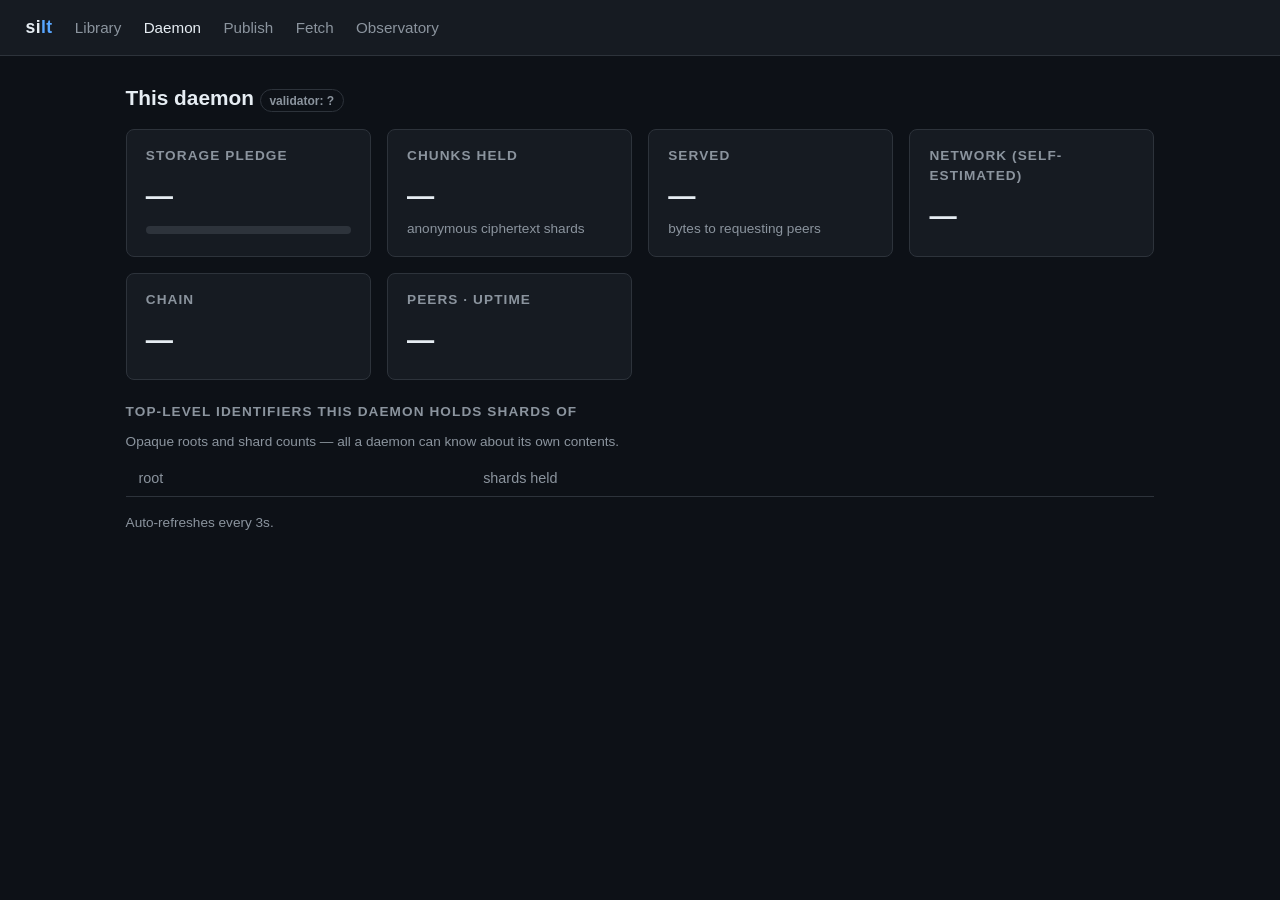
==== cmd/silt/ui/index.html @ 2620f784 "Rename BitBit → Silt (module github.com/nerolabs/silt) Working name is now Silt: BitBit collided wit" ====
<!doctype html>
<html lang="en">
<head>
<meta charset="utf-8">
<title>Silt — daemon</title>
<link rel="stylesheet" href="style.css">
</head>
<body>
<nav>
  <div class="logo">si<span>lt</span></div>
  <a href="library.html">Library</a>
  <a href="/" class="active">Daemon</a>
  <a href="publish.html">Publish</a>
  <a href="fetch.html">Fetch</a>
  <a href="observatory.html">Observatory</a>
  <span id="ident" class="mono dim" style="margin-left:auto"></span>
</nav>
<main>
  <h1>This daemon <span id="validator" class="pill">validator: ?</span></h1>
  <div class="grid">
    <div class="card"><h2>Storage pledge</h2>
      <div class="big" id="cap">—</div><div class="sub" id="capsub"></div>
      <div class="bar"><i id="capbar" style="width:0%"></i></div></div>
    <div class="card"><h2>Chunks held</h2>
      <div class="big" id="chunks">—</div><div class="sub">anonymous ciphertext shards</div></div>
    <div class="card"><h2>Served</h2>
      <div class="big" id="served">—</div><div class="sub" id="servedsub">bytes to requesting peers</div></div>
    <div class="card"><h2>Network (self-estimated)</h2>
      <div class="big" id="netsize">—</div><div class="sub" id="netsub"></div></div>
    <div class="card"><h2>Chain</h2>
      <div class="big" id="chain">—</div><div class="sub" id="chainsub"></div></div>
    <div class="card"><h2>Peers · uptime</h2>
      <div class="big" id="peers">—</div><div class="sub" id="uptime"></div></div>
  </div>

  <h2>Top-level identifiers this daemon holds shards of</h2>
  <p class="dim" style="margin-bottom:0.6rem;font-size:0.85rem">
    Opaque roots and shard counts — all a daemon can know about its own contents.</p>
  <table id="roots"><thead><tr><th>root</th><th>shards held</th></tr></thead><tbody></tbody></table>
  <p class="note">Auto-refreshes every 3s.</p>
</main>
<script>
const fmtB = b => b >= 1<<30 ? (b/(1<<30)).toFixed(2)+" GB" : b >= 1<<20 ? (b/(1<<20)).toFixed(1)+" MB"
              : b >= 1024 ? (b/1024).toFixed(1)+" KB" : b+" B";
async function refresh() {
  try {
    const s = await (await fetch("/api/status")).json();
    document.getElementById("ident").textContent = s.id.slice(0,16)+"…";
    const v = document.getElementById("validator");
    v.textContent = s.validator ? "validator" : "storage node";
    v.className = "pill" + (s.validator ? " on" : "");
    if (s.capTotal > 0) {
      document.getElementById("cap").textContent = fmtB(s.capUsed);
      document.getElementById("capsub").textContent = "of " + fmtB(s.capTotal) + " pledged";
      document.getElementById("capbar").style.width = (100*s.capUsed/s.capTotal).toFixed(1)+"%";
    } else {
      document.getElementById("cap").textContent = "∞";
      document.getElementById("capsub").textContent = "no pledge bound (-capacity to set)";
    }
    document.getElementById("chunks").textContent = s.chunks;
    document.getElementById("served").textContent = fmtB(s.stats.BytesServed||0);
    document.getElementById("servedsub").textContent =
      (s.stats.ChunksServed||0)+" chunks · "+(s.stats.ChunksReceived||0)+" received";
    const n = s.network;
    document.getElementById("netsize").textContent = "~"+Math.round(n.EstimatedNodes)+" nodes";
    document.getElementById("netsub").textContent =
      fmtB(n.EstimatedUsed)+" / "+fmtB(n.EstimatedTotal)+" est. network storage";
    document.getElementById("chain").textContent = s.chain ? "height "+s.chain.height : "—";
    document.getElementById("chainsub").textContent =
      s.chain ? s.chain.entries+" registered identifiers" : "not a validator";
    document.getElementById("peers").textContent = s.peers;
    document.getElementById("uptime").textContent = "up "+Math.floor(s.uptimeSec/60)+"m "+(s.uptimeSec%60)+"s";

    const roots = await (await fetch("/api/roots")).json();
    document.querySelector("#roots tbody").innerHTML = (roots||[]).map(r =>
      `<tr><td class="mono">${r.root}</td><td>${r.shards}</td></tr>`).join("")
      || `<tr><td colspan=2 class="dim">nothing hosted yet</td></tr>`;
  } catch (e) { /* daemon restarting; keep trying */ }
}
refresh(); setInterval(refresh, 3000);
</script>
</body>
</html>
---- cmd/silt/ui/style.css ----
:root {
  --bg: #0d1117; --panel: #161b22; --border: #2d333b;
  --text: #e6edf3; --dim: #8b949e; --accent: #58a6ff;
  --ok: #3fb950; --warn: #d29922; --bad: #f85149; --mono: "SF Mono", ui-monospace, Menlo, monospace;
}
* { box-sizing: border-box; margin: 0; }
body {
  background: var(--bg); color: var(--text);
  font: 15px/1.5 -apple-system, "Segoe UI", sans-serif;
  min-height: 100vh;
}
nav {
  display: flex; gap: 1.4rem; align-items: baseline;
  padding: 0.9rem 1.6rem; border-bottom: 1px solid var(--border);
  background: var(--panel); position: sticky; top: 0;
}
nav .logo { font-weight: 700; font-size: 1.1rem; letter-spacing: 0.02em; }
nav .logo span { color: var(--accent); }
nav a { color: var(--dim); text-decoration: none; font-size: 0.95rem; }
nav a:hover, nav a.active { color: var(--text); }
main { max-width: 1080px; margin: 0 auto; padding: 1.6rem; }
h1 { font-size: 1.3rem; margin-bottom: 1rem; }
h2 { font-size: 0.85rem; text-transform: uppercase; letter-spacing: 0.08em; color: var(--dim); margin-bottom: 0.6rem; }
.grid { display: grid; grid-template-columns: repeat(auto-fit, minmax(230px, 1fr)); gap: 1rem; margin-bottom: 1.4rem; }
.card {
  background: var(--panel); border: 1px solid var(--border);
  border-radius: 8px; padding: 1rem 1.2rem;
}
.card .big { font-size: 1.7rem; font-weight: 600; font-variant-numeric: tabular-nums; }
.card .sub { color: var(--dim); font-size: 0.85rem; margin-top: 0.15rem; }
.bar { height: 8px; background: var(--border); border-radius: 4px; overflow: hidden; margin-top: 0.6rem; }
.bar i { display: block; height: 100%; background: var(--accent); border-radius: 4px; }
table { width: 100%; border-collapse: collapse; font-size: 0.9rem; }
th { text-align: left; color: var(--dim); font-weight: 500; padding: 0.4rem 0.8rem; border-bottom: 1px solid var(--border); }
td { padding: 0.45rem 0.8rem; border-bottom: 1px solid var(--border); }
.mono { font-family: var(--mono); font-size: 0.82rem; }
.dim { color: var(--dim); }
.ok { color: var(--ok); } .warn { color: var(--warn); } .bad { color: var(--bad); }
button, .btn {
  background: var(--accent); color: #0b1220; border: 0; border-radius: 6px;
  padding: 0.55rem 1.1rem; font-size: 0.95rem; font-weight: 600; cursor: pointer;
}
button:disabled { opacity: 0.5; cursor: wait; }
input[type=text], select {
  background: var(--bg); color: var(--text); border: 1px solid var(--border);
  border-radius: 6px; padding: 0.55rem 0.8rem; font-family: var(--mono); font-size: 0.85rem; width: 100%;
}
.row { display: flex; gap: 0.8rem; align-items: center; margin: 0.8rem 0; }
.drop {
  border: 2px dashed var(--border); border-radius: 10px; padding: 2.6rem;
  text-align: center; color: var(--dim); cursor: pointer; transition: border-color 0.15s;
}
.drop.over, .drop:hover { border-color: var(--accent); color: var(--text); }
.linkbox {
  background: var(--bg); border: 1px solid var(--border); border-radius: 6px;
  padding: 0.7rem 0.9rem; font-family: var(--mono); font-size: 0.78rem;
  word-break: break-all; margin: 0.5rem 0; cursor: copy;
}
.linkbox:hover { border-color: var(--accent); }
.note { color: var(--dim); font-size: 0.85rem; margin-top: 1rem; }
.pill { display: inline-block; padding: 0.1rem 0.55rem; border-radius: 999px; font-size: 0.75rem; border: 1px solid var(--border); color: var(--dim); }
.pill.on { color: var(--ok); border-color: var(--ok); }
#msg { margin-top: 0.8rem; }
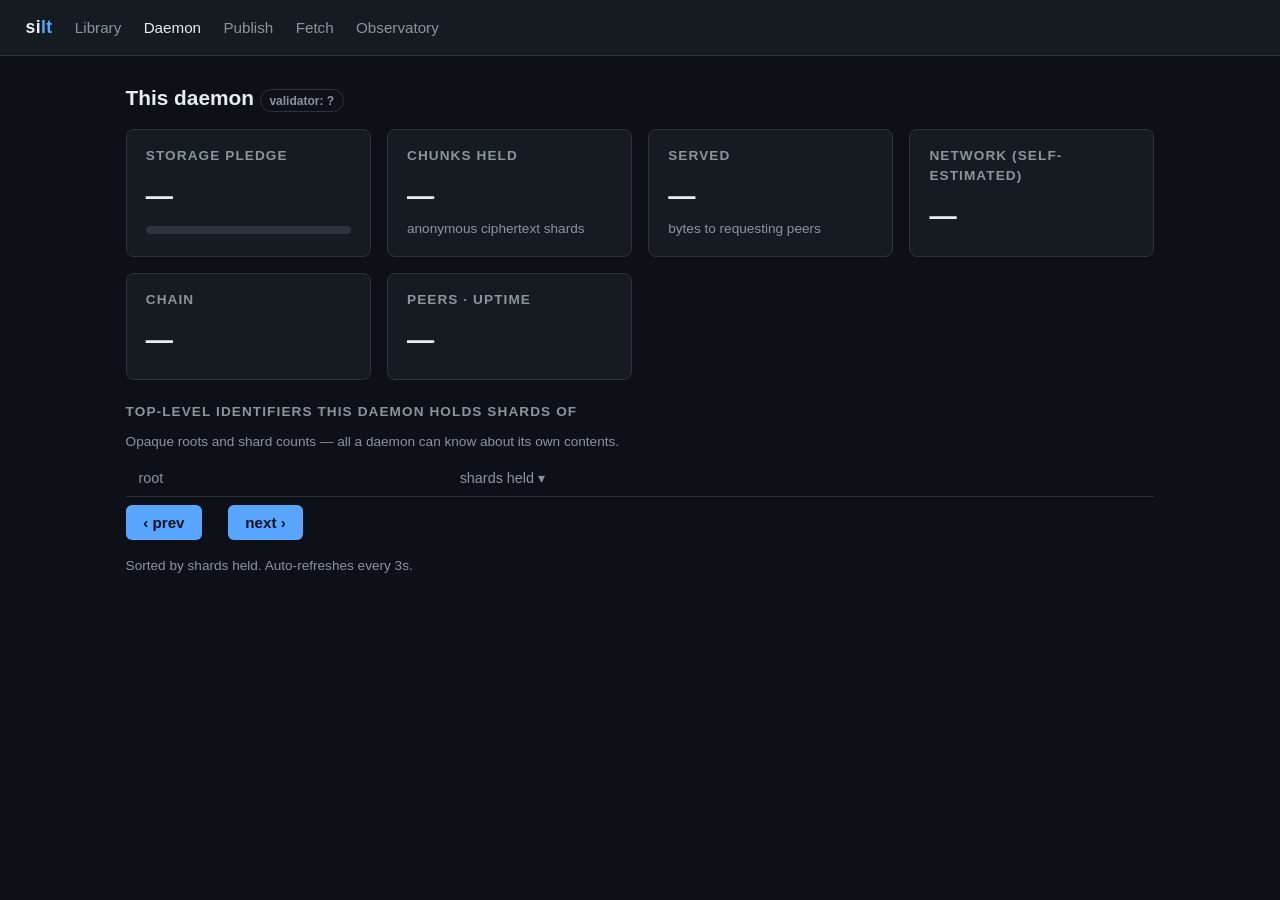
==== commit 619c6888: "feat(ui): paginate the daemon roots list, sorted by shards held (#45) The "identifiers this daemon h" ====
--- a/cmd/silt/ui/index.html
+++ b/cmd/silt/ui/index.html
@@ -36,8 +36,13 @@
   <h2>Top-level identifiers this daemon holds shards of</h2>
   <p class="dim" style="margin-bottom:0.6rem;font-size:0.85rem">
     Opaque roots and shard counts — all a daemon can know about its own contents.</p>
-  <table id="roots"><thead><tr><th>root</th><th>shards held</th></tr></thead><tbody></tbody></table>
-  <p class="note">Auto-refreshes every 3s.</p>
+  <table id="roots"><thead><tr><th>root</th><th>shards held ▾</th></tr></thead><tbody></tbody></table>
+  <div class="pager" style="display:flex;gap:0.8rem;align-items:center;margin:0.5rem 0">
+    <button id="rootsPrev" onclick="rootsPage(-1)">‹ prev</button>
+    <span id="rootsRange" class="dim mono"></span>
+    <button id="rootsNext" onclick="rootsPage(1)">next ›</button>
+  </div>
+  <p class="note">Sorted by shards held. Auto-refreshes every 3s.</p>
 </main>
 <script>
 const fmtB = b => b >= 1<<30 ? (b/(1<<30)).toFixed(2)+" GB" : b >= 1<<20 ? (b/(1<<20)).toFixed(1)+" MB"
@@ -69,13 +74,35 @@
     document.getElementById("chainsub").textContent =
       s.chain ? s.chain.entries+" registered identifiers" : "not a validator";
     document.getElementById("peers").textContent = s.peers;
-    document.getElementById("uptime").textContent = "up "+Math.floor(s.uptimeSec/60)+"m "+(s.uptimeSec%60)+"s";
+    const reach = { public: "reachable directly", natted: "behind NAT (needs a relay)", unknown: "reachability unknown" }[s.reachability] || "";
+    document.getElementById("uptime").textContent =
+      "up "+Math.floor(s.uptimeSec/60)+"m "+(s.uptimeSec%60)+"s" + (reach ? " · "+reach : "");
 
-    const roots = await (await fetch("/api/roots")).json();
-    document.querySelector("#roots tbody").innerHTML = (roots||[]).map(r =>
-      `<tr><td class="mono">${r.root}</td><td>${r.shards}</td></tr>`).join("")
-      || `<tr><td colspan=2 class="dim">nothing hosted yet</td></tr>`;
+    await loadRoots();
   } catch (e) { /* daemon restarting; keep trying */ }
+}
+
+const ROOTS_PAGE = 50;
+let rootsOffset = 0;
+async function loadRoots() {
+  const data = await (await fetch(`/api/roots?limit=${ROOTS_PAGE}&offset=${rootsOffset}`)).json();
+  const rows = data.rows || [], total = data.total || 0;
+  // if the list shrank past our page (chunks deleted), step back to the last one
+  if (rootsOffset > 0 && rootsOffset >= total) {
+    rootsOffset = Math.max(0, (Math.ceil(total / ROOTS_PAGE) - 1) * ROOTS_PAGE);
+    return loadRoots();
+  }
+  document.querySelector("#roots tbody").innerHTML = rows.map(r =>
+    `<tr><td class="mono">${r.root}</td><td>${r.shards}</td></tr>`).join("")
+    || `<tr><td colspan=2 class="dim">nothing hosted yet</td></tr>`;
+  const from = total ? rootsOffset + 1 : 0, to = rootsOffset + rows.length;
+  document.getElementById("rootsRange").textContent = `${from}–${to} of ${total}`;
+  document.getElementById("rootsPrev").disabled = rootsOffset <= 0;
+  document.getElementById("rootsNext").disabled = to >= total;
+}
+function rootsPage(dir) {
+  rootsOffset = Math.max(0, rootsOffset + dir * ROOTS_PAGE);
+  loadRoots();
 }
 refresh(); setInterval(refresh, 3000);
 </script>
